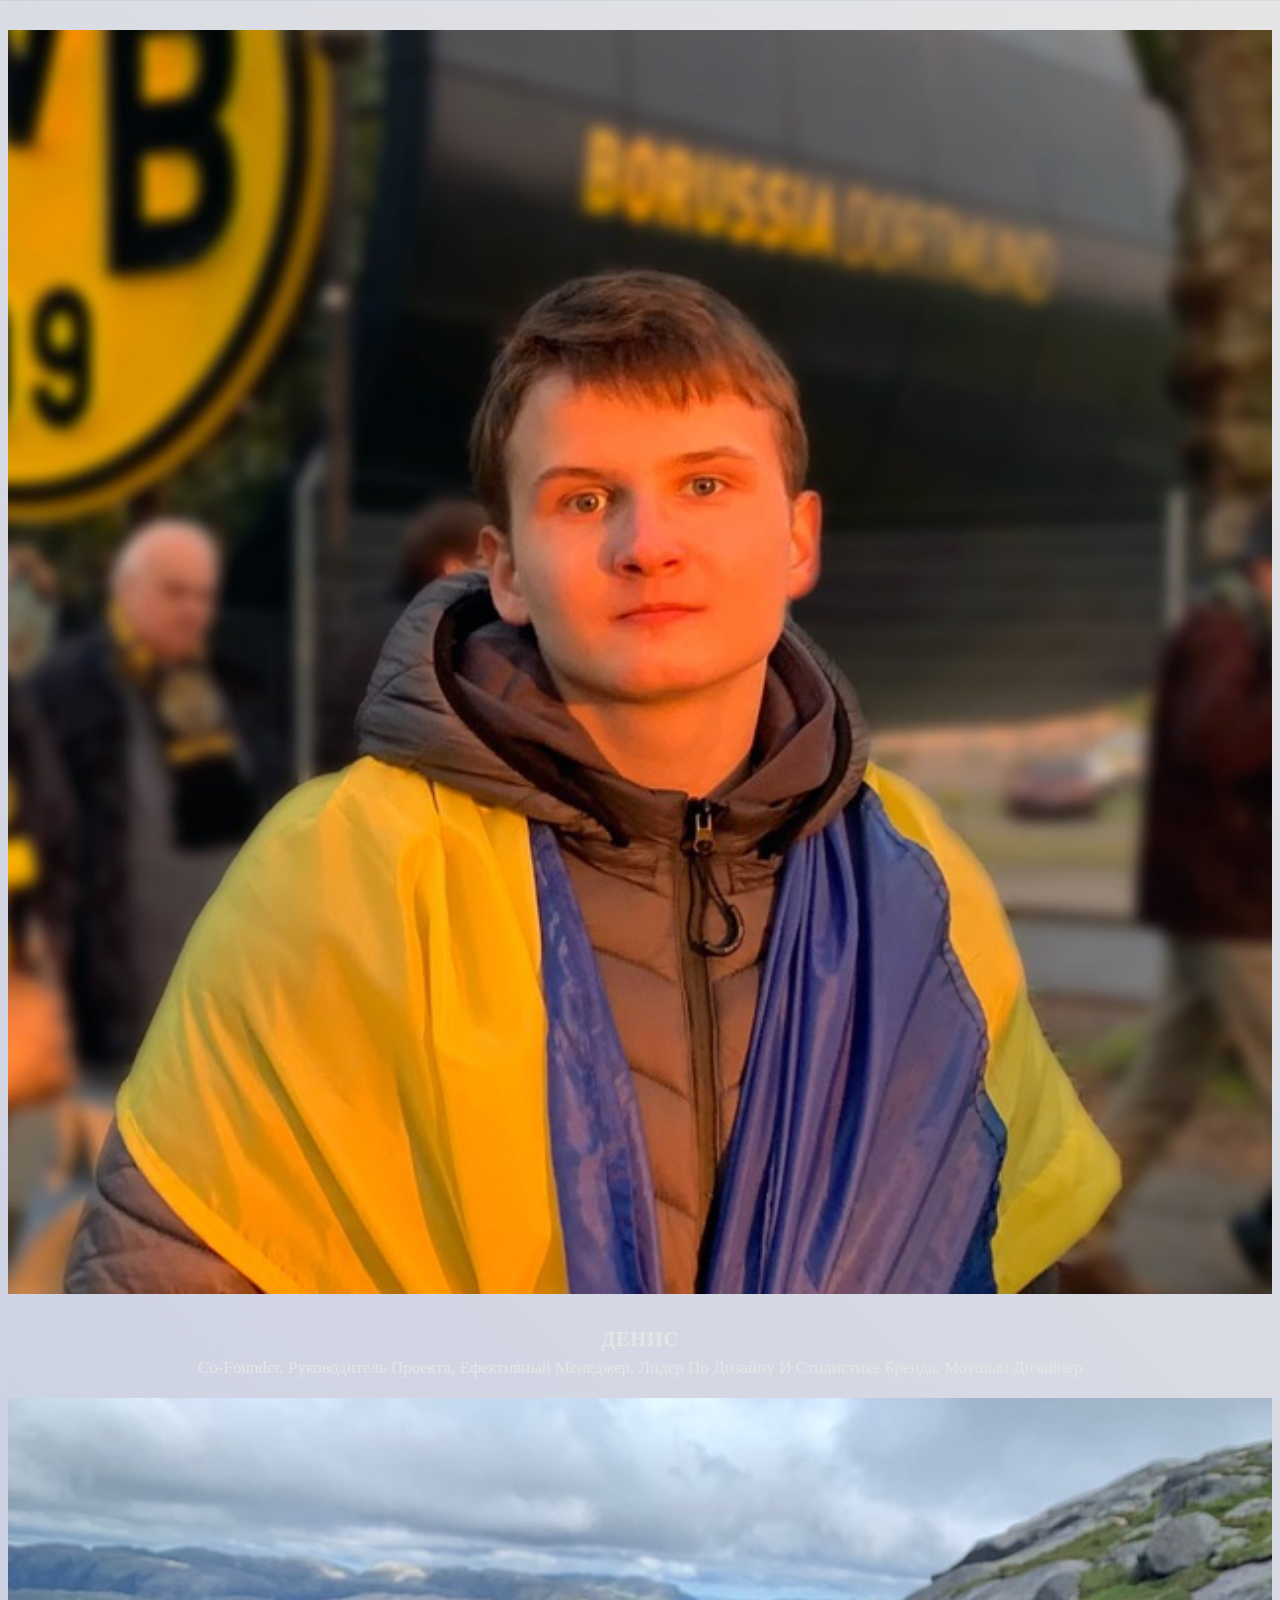
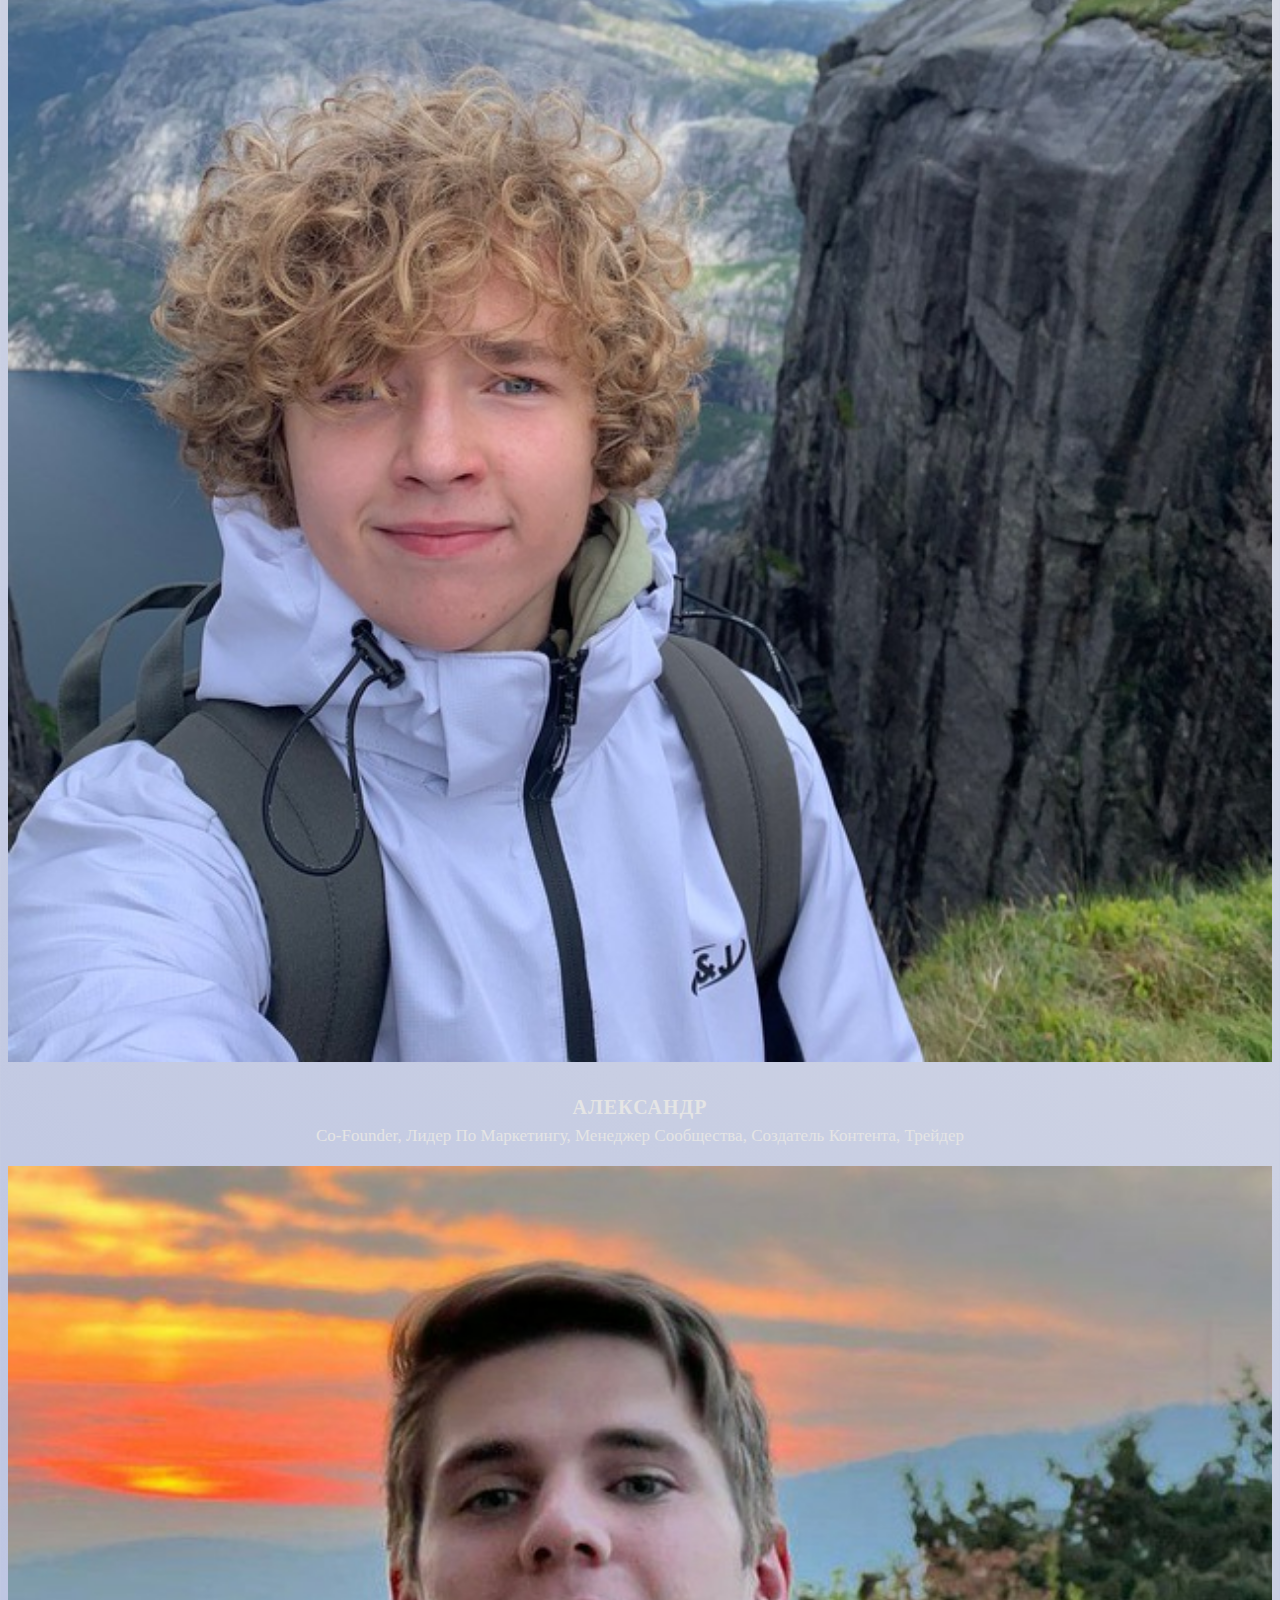
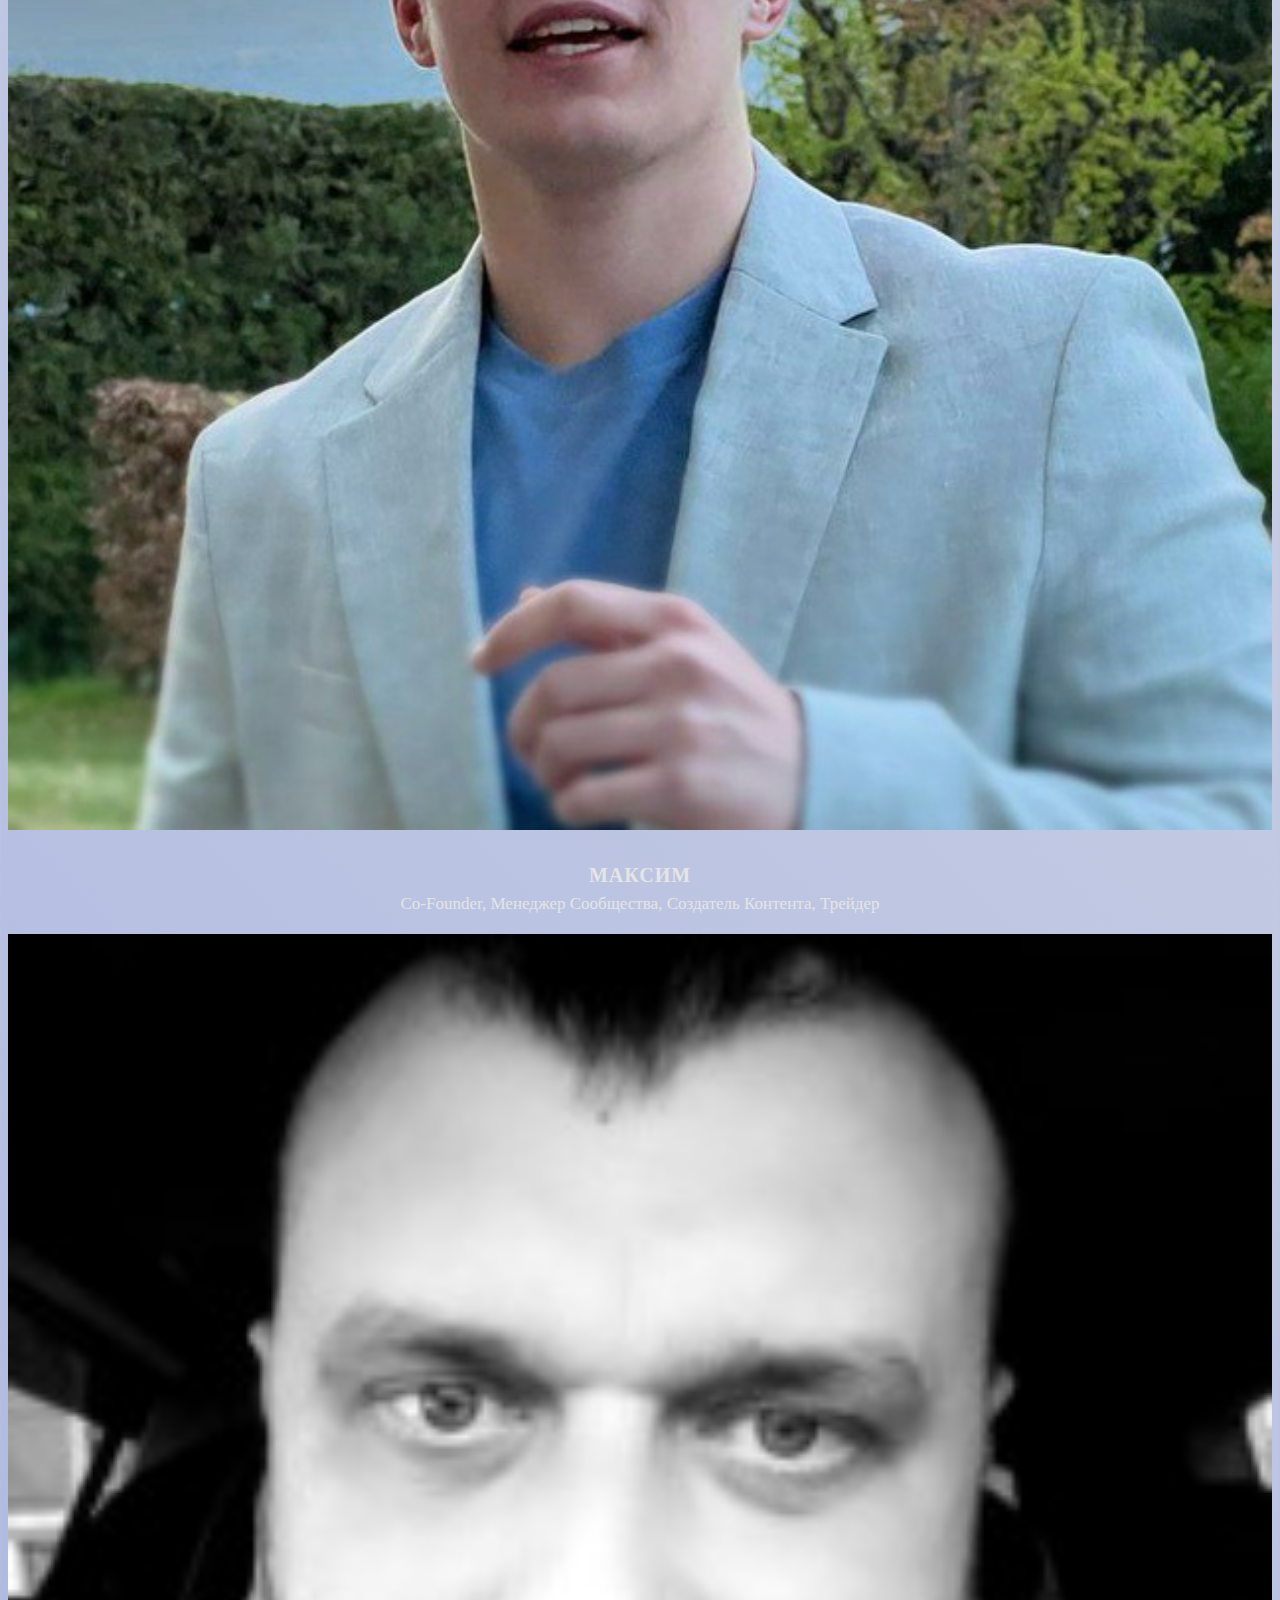
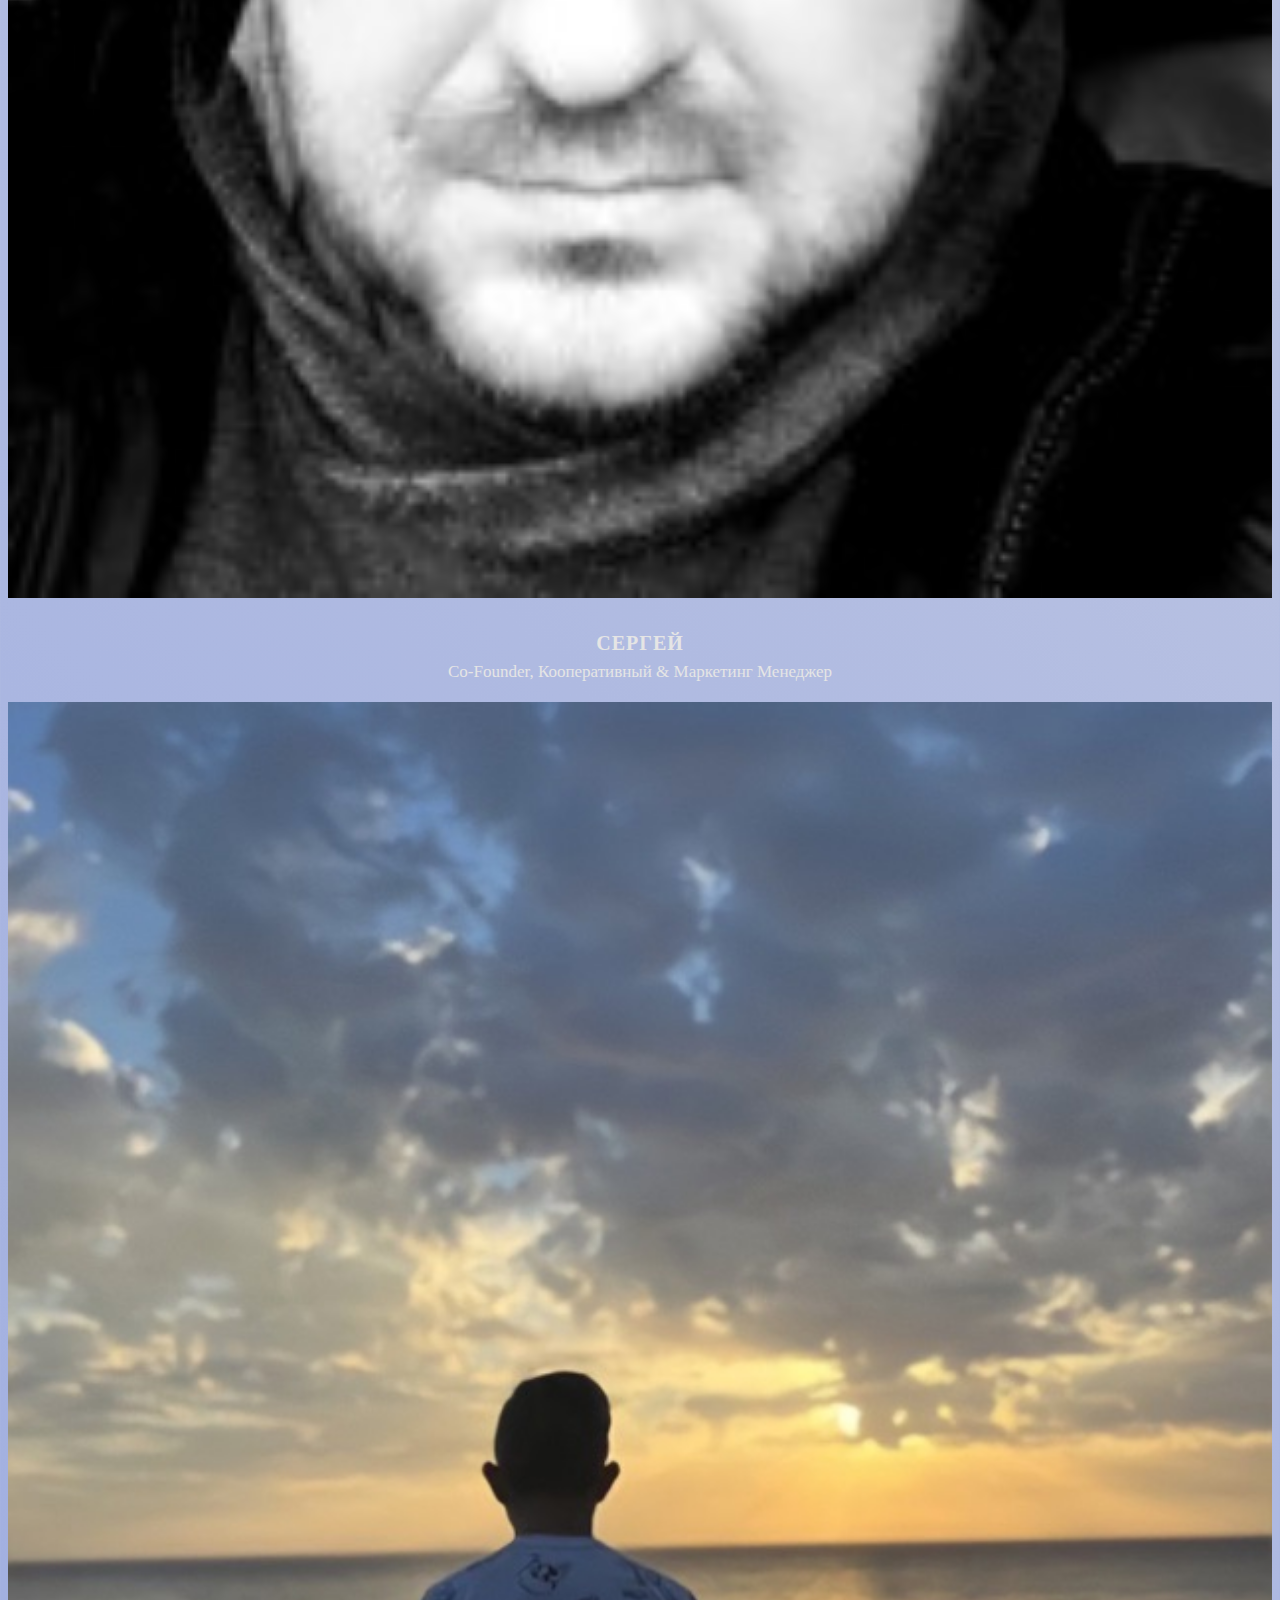
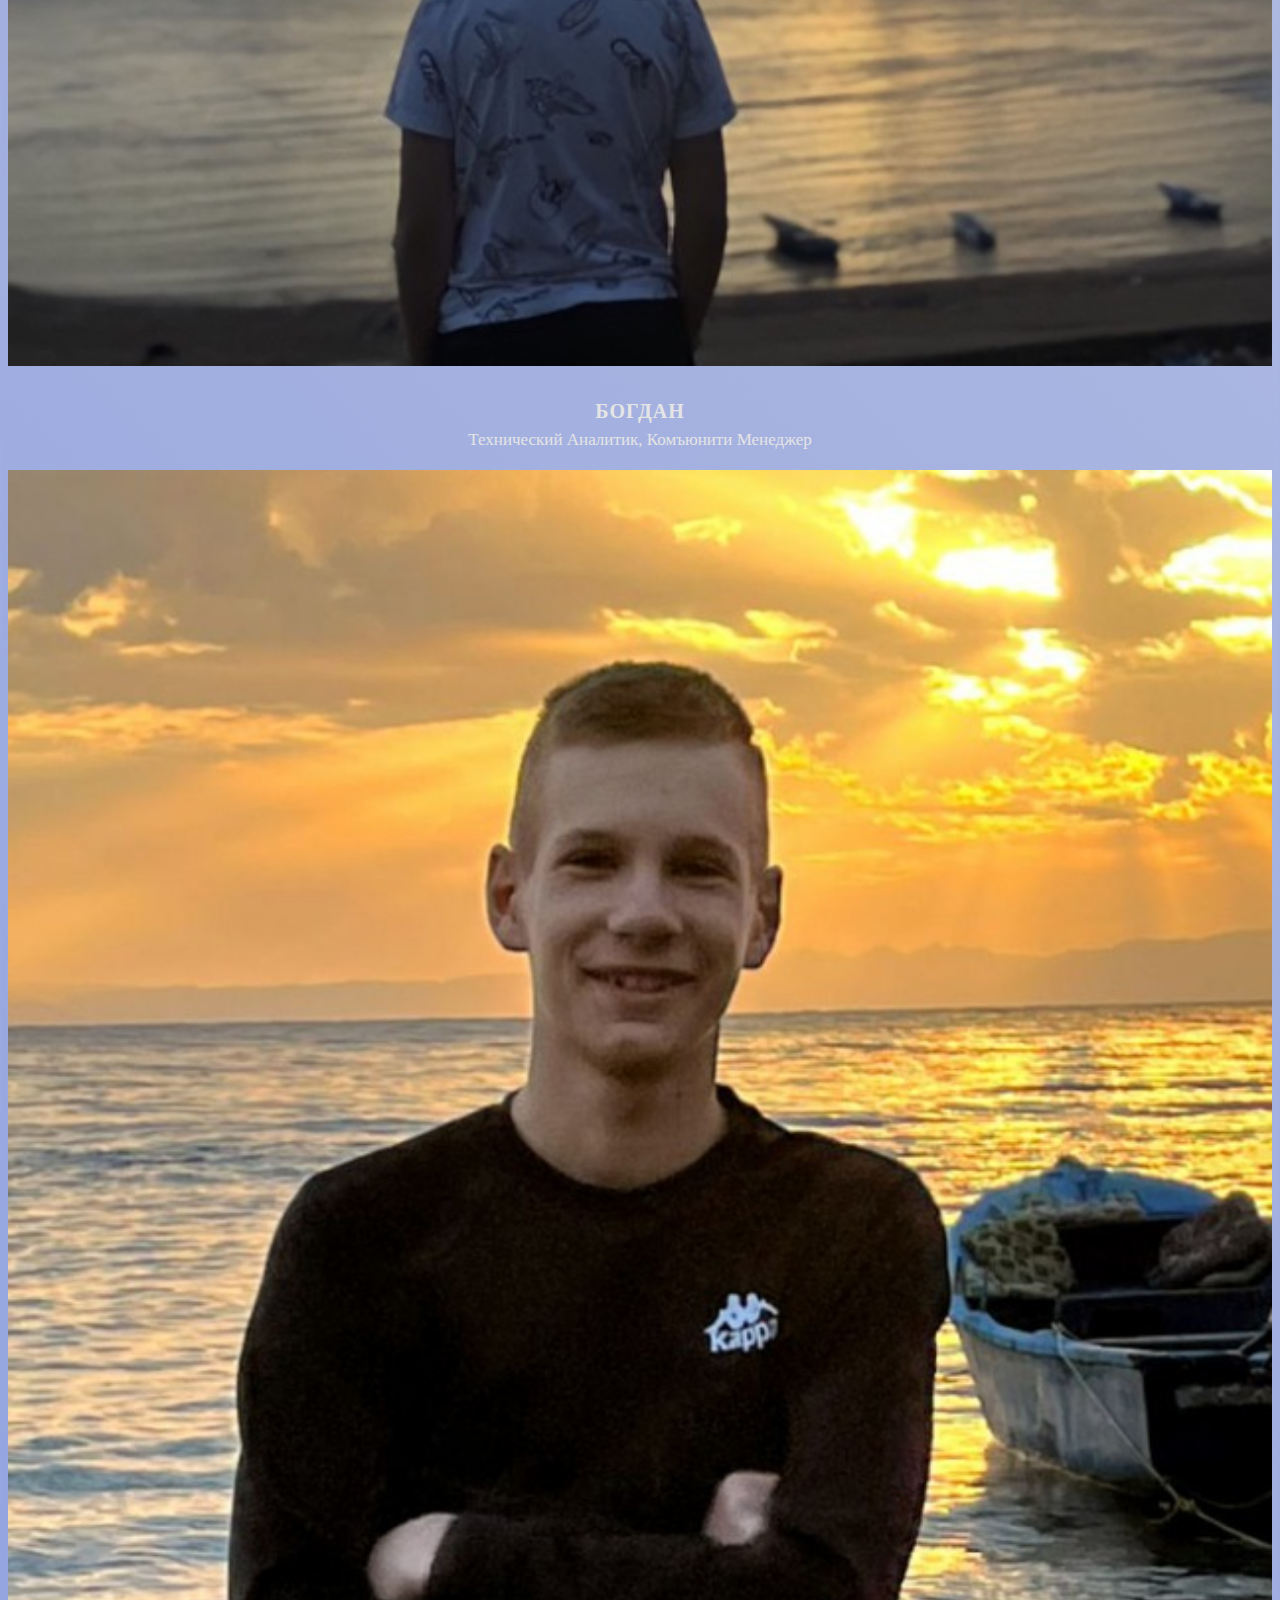
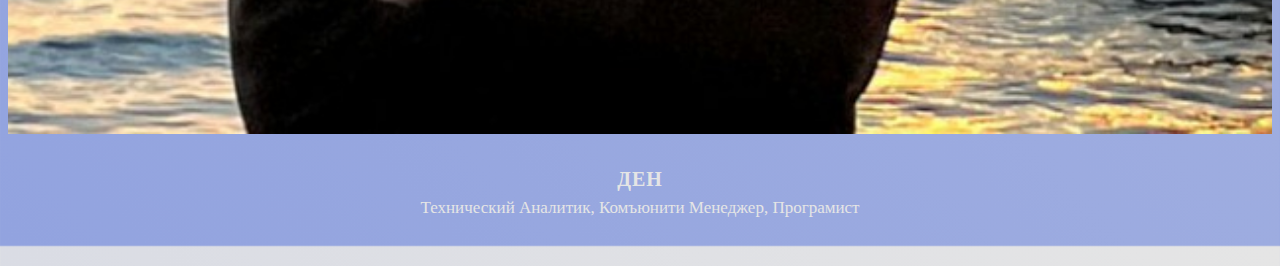
==== indexteam.html @ 1442c2be "Site" ====
<!DOCTYPE html>
<html lang="en">
<head>
    <meta charset="UTF-8">
    <meta http-equiv="X-UA-Compatible" content="IE=edge">
    <meta name="viewport" content="width=device-width, initial-scale=1.0">
    <title>Наша команда</title>

    <link rel="stylesheet" href="./css/mainteam.css">

    <link rel="stylesheet" href="https://maxcdn.bootstrapcdn.com/bootstrap/4.0.0-beta/css/bootstrap.min.css" integrity="sha384-/Y6pD6FV/Vv2HJnA6t+vslU6fwYXjCFtcEpHbNJ0lyAFsXTsjBbfaDjzALeQsN6M" crossorigin="anonymous">
    <link rel="stylesheet" href="https://maxcdn.bootstrapcdn.com/font-awesome/4.7.0/css/font-awesome.min.css" integrity="sha384-wvfXpqpZZVQGK6TAh5PVlGOfQNHSoD2xbE+QkPxCAFlNEevoEH3Sl0sibVcOQVnN" crossorigin="anonymous">
</head>
<body>
    <div class="container">
        <div class="row">
            <div class="col-md-4 col-sm-6">
                <div class="our-team">
                    <div class="team-img">
                        <img src="./img/team/denis.jpg">
                    </div>
                    <div class="team-content">
                        <h3 class="name">Денис</h3>
                        <span class="post">Co-founder, Руководитель проекта, Ефективный менеджер, Лидер по дизайну и стилистике бренда, Моушын дизайнер</span>
                    </div>
                    <ul class="social">
                        <li><a href="https://www.linkedin.com/in/denys-kladko-27130922b/"><i class="fa fa-linkedin"></i></a></li>
                    </ul>
                </div>
            </div>

            <div class="col-md-4 col-sm-6">
                <div class="our-team">
                    <div class="team-img">
                        <img src="./img/team/sasha.jpg">
                    </div>
                    <div class="team-content">
                        <h3 class="name">Александр</h3>
                        <span class="post">Co-founder, Лидер по маркетингу, Менеджер сообщества, Создатель контента, Трейдер</span>
                    </div>
                    <ul class="social">
                        <li><a href=""><i class="fa fa-linkedin"></i></a></li>
                    </ul>
                </div>
            </div>

            <div class="col-md-4 col-sm-6">
                <div class="our-team">
                    <div class="team-img">
                        <img src="./img/team/maksym.jpg">
                    </div>
                    <div class="team-content">
                        <h3 class="name">Максим</h3>
                        <span class="post">Co-founder, Менеджер сообщества, Создатель контента, Трейдер</span>
                    </div>
                    <ul class="social">
                        <li><a href=""><i class="fa fa-linkedin"></i></a></li>
                    </ul>
                </div>
            </div>
        </div>
    </div>

    <div class="container">
        <div class="row">
            <div class="col-md-4 col-sm-6">
                <div class="our-team">
                    <div class="team-img">
                        <img src="./img/team/sergey.jpg">
                    </div>
                    <div class="team-content">
                        <h3 class="name">Сергей</h3>
                        <span class="post">Co-founder, Кооперативный & Маркетинг менеджер</span>
                    </div>
                    <ul class="social">
                        <li><a href="https://www.linkedin.com/in/nca-team/"><i class="fa fa-linkedin"></i></a></li>
                    </ul>
                </div>
            </div>

            <div class="col-md-4 col-sm-6">
                <div class="our-team">
                    <div class="team-img">
                        <img src="./img/team/bogdan.jpg">
                    </div>
                    <div class="team-content">
                        <h3 class="name">Богдан</h3>
                        <span class="post">Технический аналитик, Комъюнити менеджер</span>
                    </div>
                    <ul class="social">
                        <li><a href=""><i class="fa fa-linkedin"></i></a></li>
                    </ul>
                </div>
            </div>

            <div class="col-md-4 col-sm-6">
                <div class="our-team">
                    <div class="team-img">
                        <img src="./img/team/den.jpg">
                    </div>
                    <div class="team-content">
                        <h3 class="name">Ден</h3>
                        <span class="post">Технический аналитик, Комъюнити менеджер, Програмист</span>
                    </div>
                    <ul class="social">
                        <li><a href=""><i class="fa fa-linkedin"></i></a></li>
                    </ul>
                </div>
            </div>
        </div>
    </div>
</body>
</html>
---- css/mainteam.css ----
body{
    margin-top: 30px !important;
    background: linear-gradient(45deg, #92A3DF, #E5E5E5);
}
h3{
    margin: 0;
}
ul{
    list-style-type: none;
    margin: 0;
    padding: 0;
}
.our-team{
    text-align: center;
    position: relative;
}
.our-team:before{
    content: "";
    position: absolute;
    border: 4px solid #92A3DF;
    bottom: -7px;
    top: -7px;
    left: -7px;
    right: -7px;
    opacity: 0;
    transform: scale(1.03);
    z-index: -1;
    transition:0.6s ease 0s;
}
.our-team:hover:before{
    opacity: 1;
    transform: scale(1);
}
.our-team .team-img{
    position: relative;
}
.our-team .team-img:before{
    content: "";
    position: absolute;
    top: 0;
    left: 0;
    background-color: rgba(0,0,0,0.6);
    width: 100%;
    height: 100%;
    opacity: 0;
    transition:0.6s ease 0s;
}
.our-team:hover .team-img:before{
    opacity: 1;
}
.our-team .team-img img{
    width: 100%;
    height: auto;
}
.our-team .team-content{
    padding: 30px 0 20px;
    position: relative;
    top: 0;
    transition:0.6s ease 0s;
}
.our-team:hover .team-content{
    top: -50%;
}
.our-team .team-content .name{
    color: #E5E5E5;
    font-size: 20px;
    font-weight: 700;
    letter-spacing: 1px;
    display: block;
    margin-bottom: 7px;
    text-transform: uppercase;
    transition:0.6s ease 0s;
}
.our-team:hover .team-content .name{
    color: #fff;
}
.our-team .team-content .post{
    color: #E5E5E5;
    font-size: 17px;
    font-weight: 500;
    display: block;
    text-transform: capitalize;
    transition:0.6s ease 0s;
}
.our-team:hover .team-content .post{
    color:#E5E5E5;
}
.our-team .social{
    bottom: 0;
    font-size: 0;
    left: 0;
    margin: 0 0 30px;
    opacity: 0;
    padding: 0;
    position: absolute;
    right: 0;
    text-align: center;
    transform: scale(0);
    transition:0.6s ease 0s;
}
.our-team:hover .social{
    opacity: 1;
    transform: scale(1);
}
.our-team .social li{
    display: inline-block;
}
.our-team .social li a{
    display:block;
    color: #E5E5E5;
    font-size: 18px;
    padding:0 15px;
    position: relative;
    transition:0.3s ease 0s;
}
.our-team .social li a:hover{
    color:#92A3DF;
}
.our-team .social li a:after{
    content: "";
    position: absolute;
    top: 0;
    right: 0;
    height: 100%;
    width: 1px;
    background-color: #92A3DF;
}
.our-team .social li:last-child a:after{
    display: none;
}

@media screen and (max-width:990px){
    .our-team{
        margin-bottom: 30px !important;
    }
}
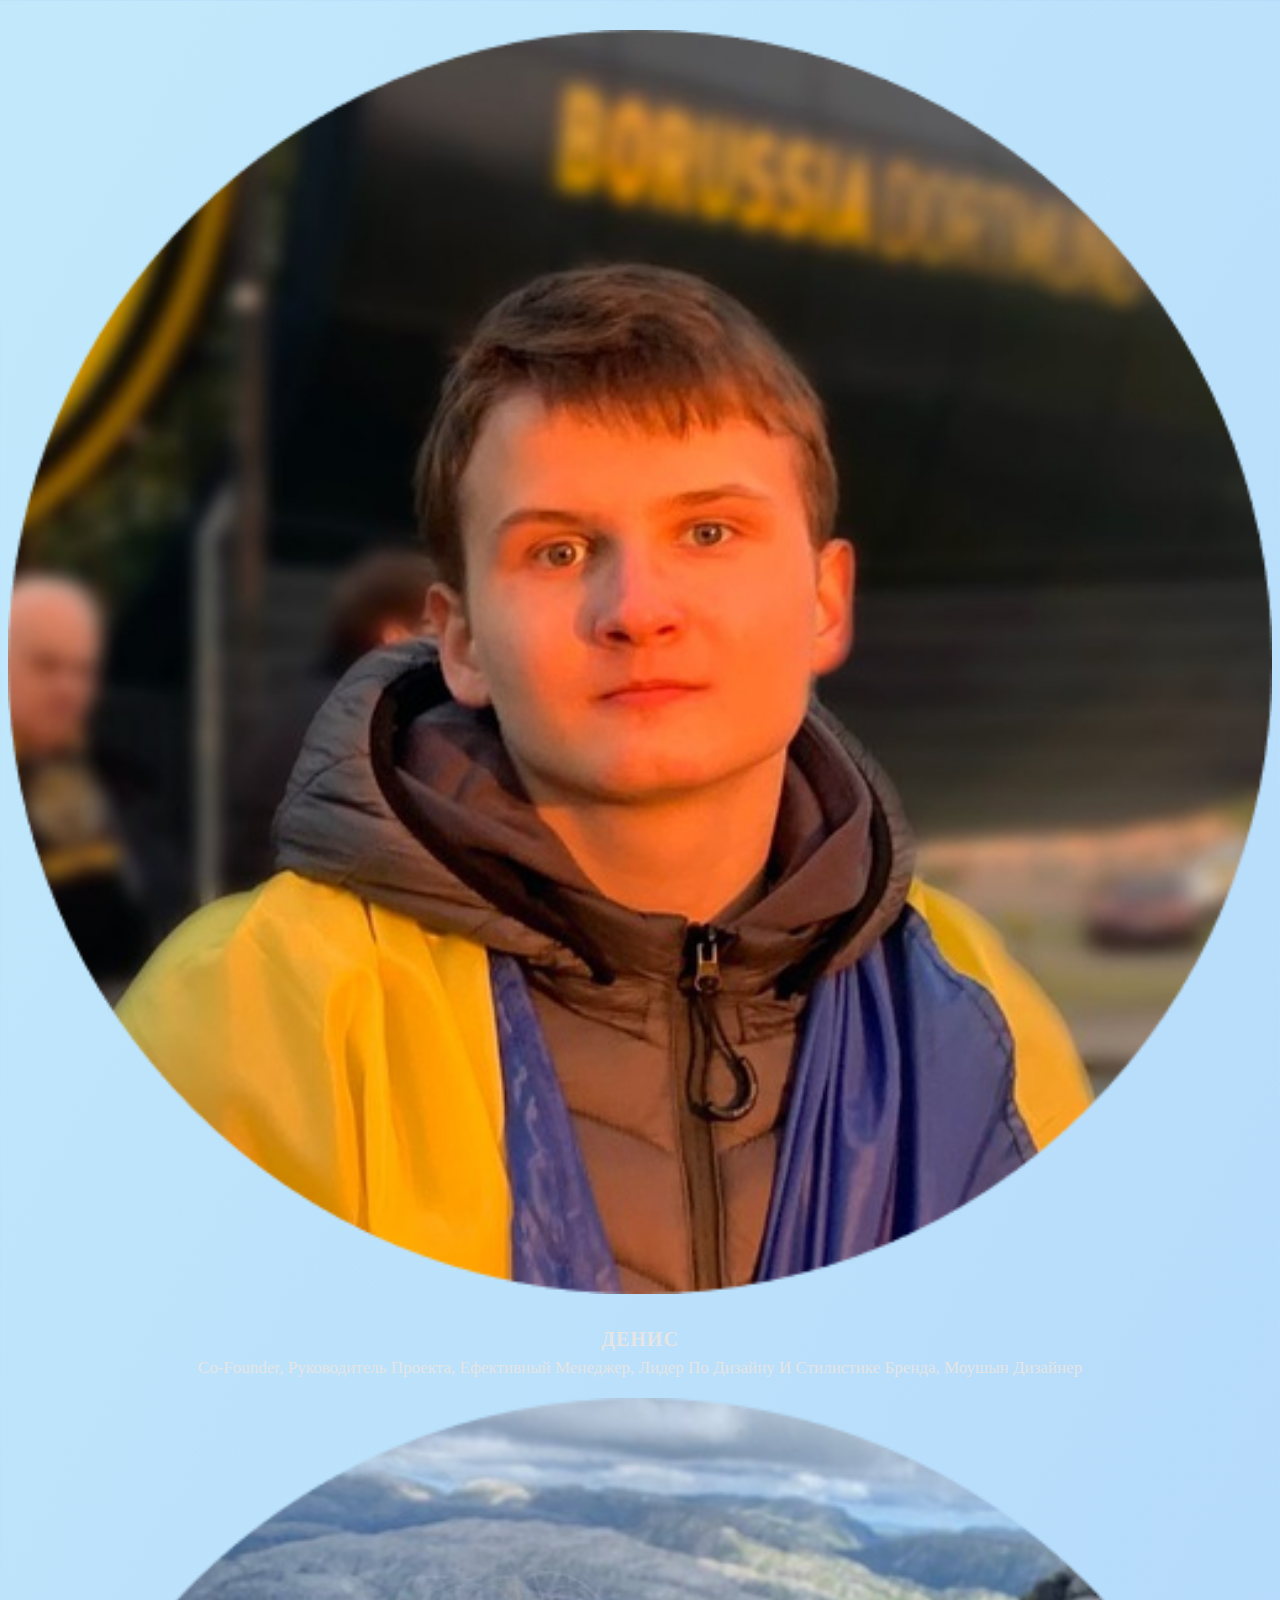
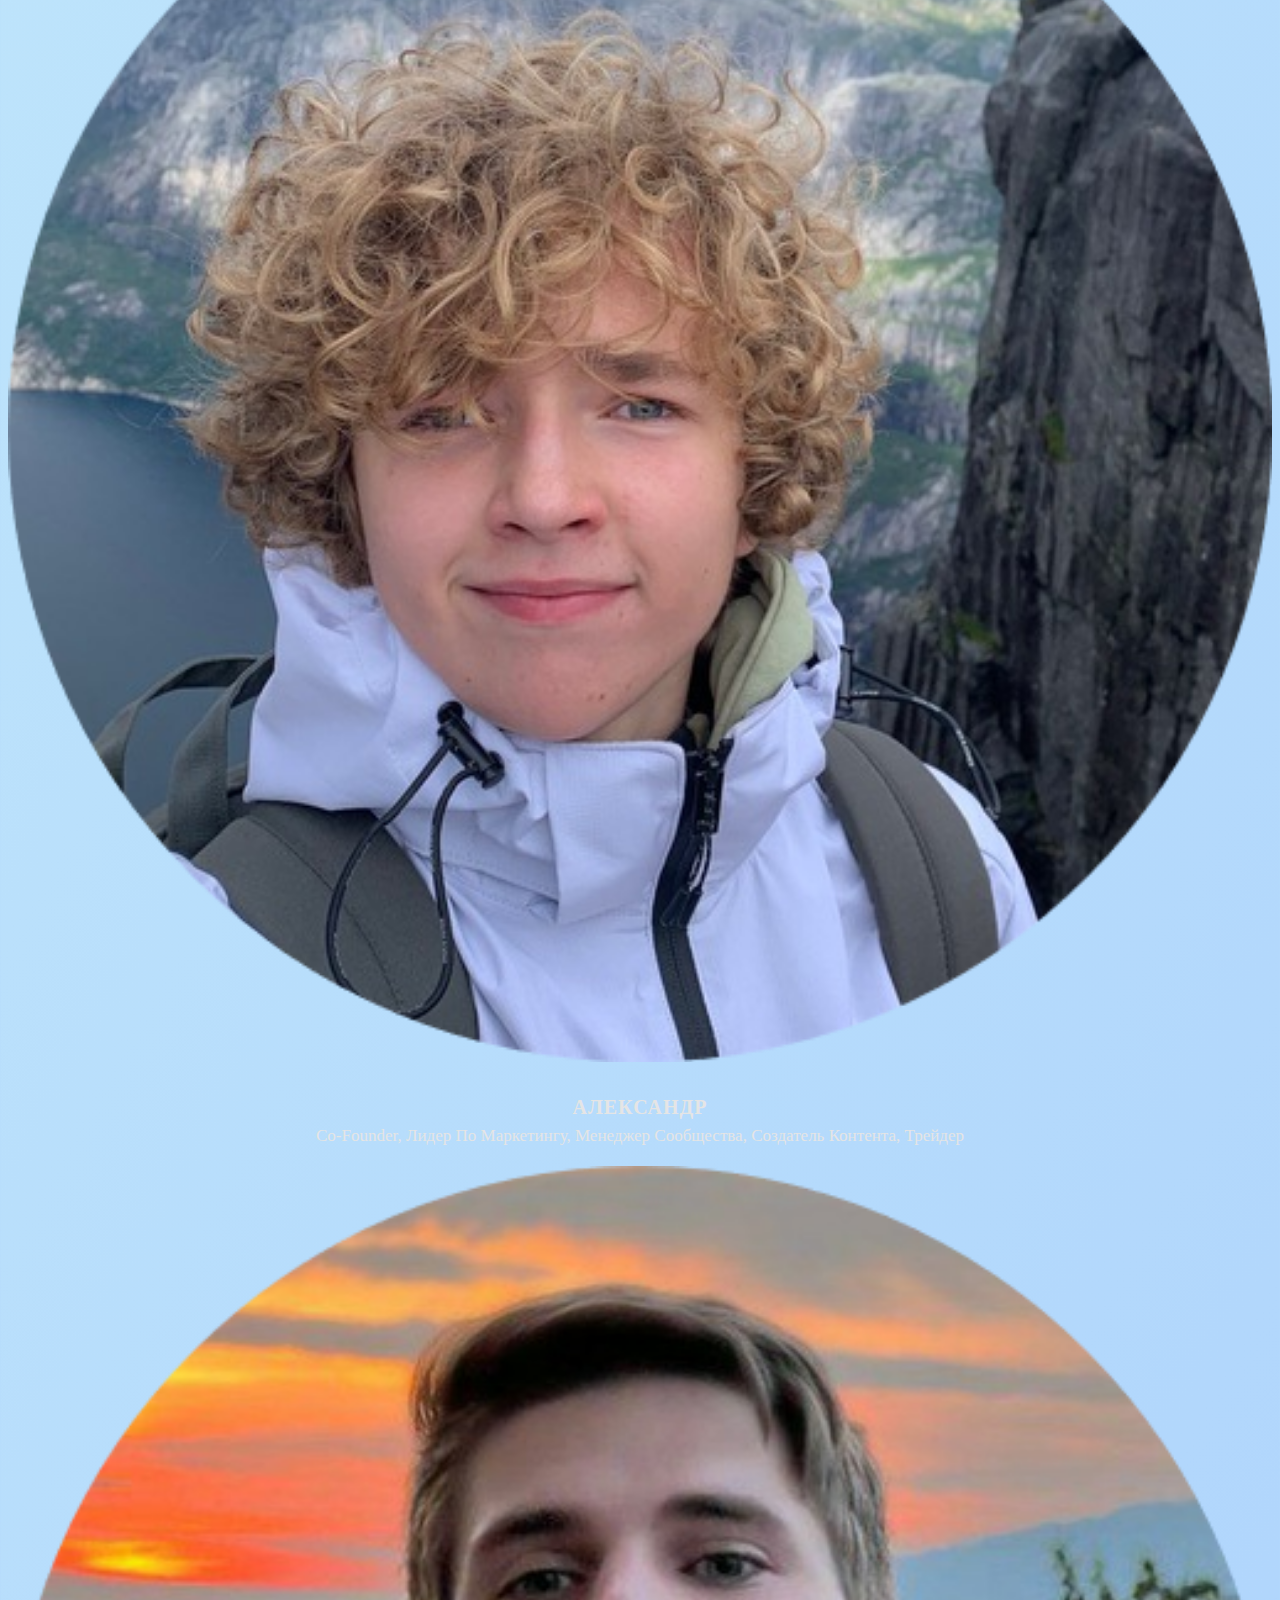
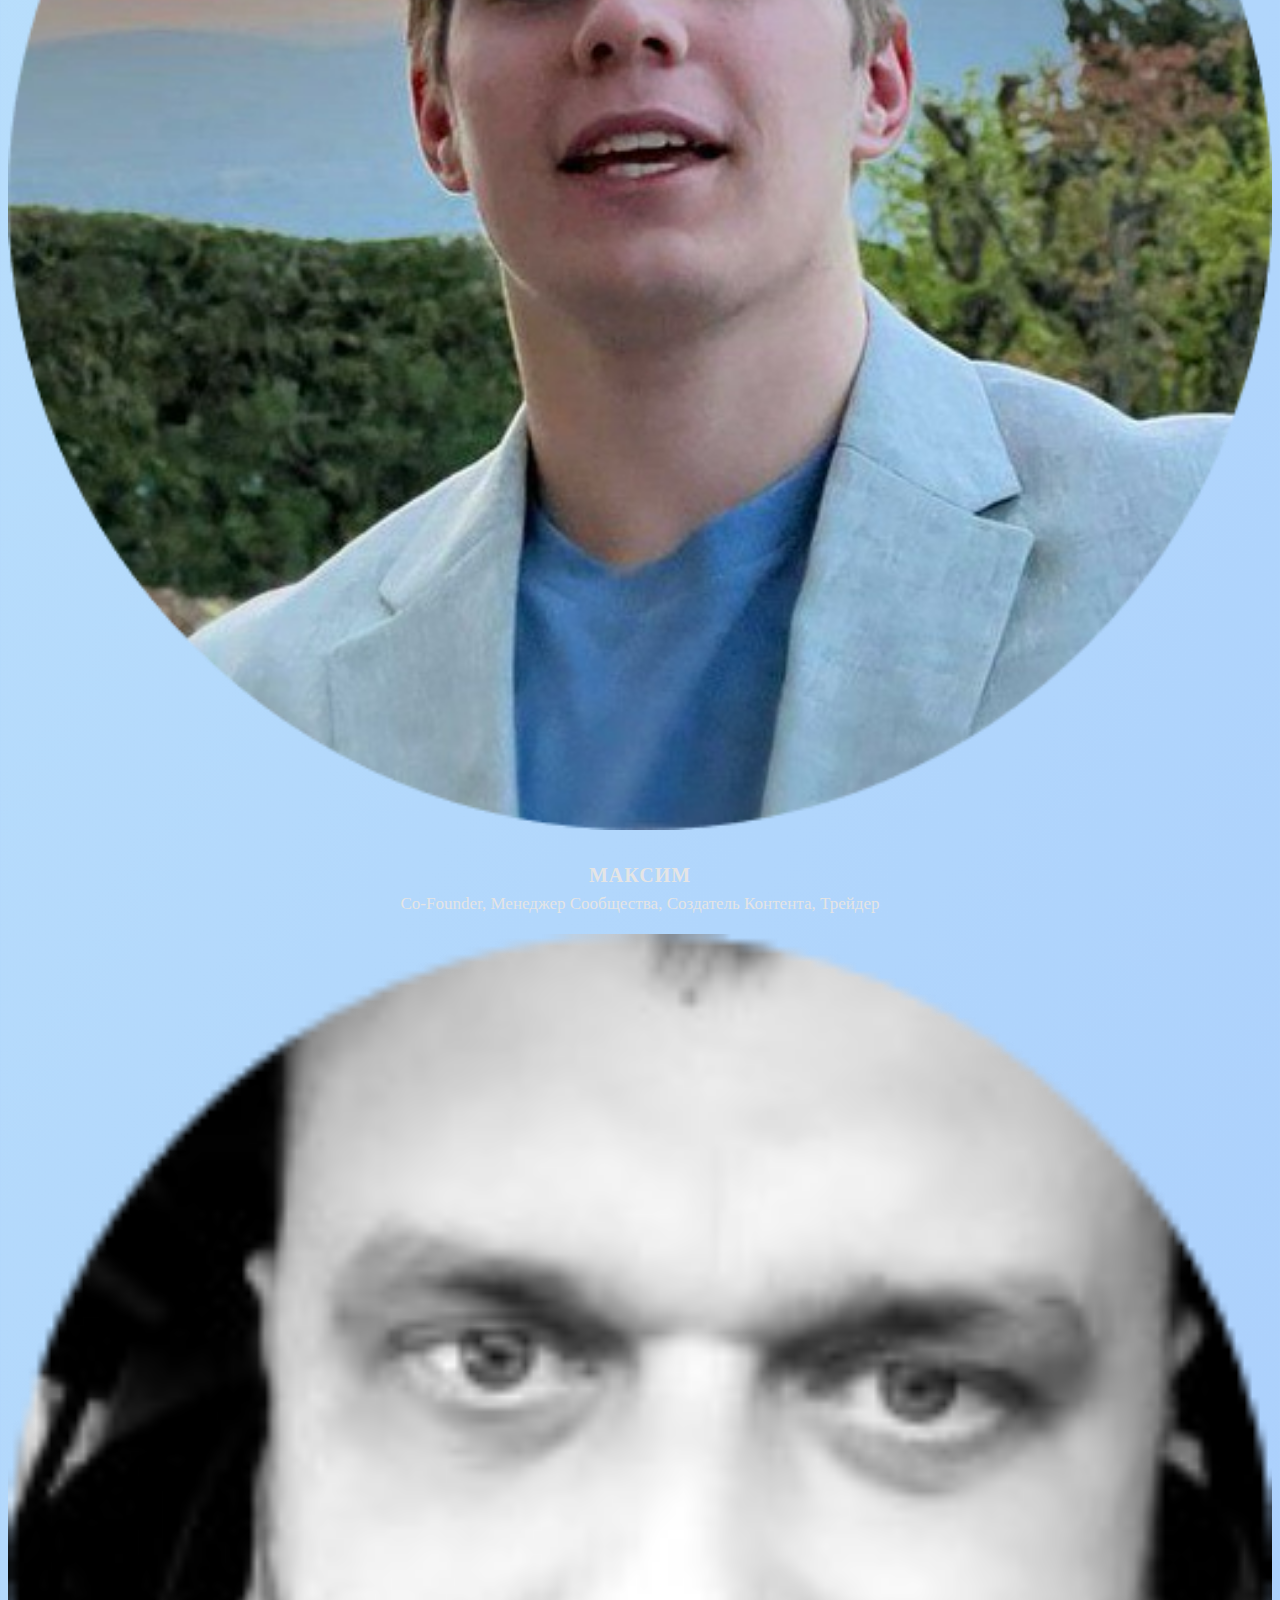
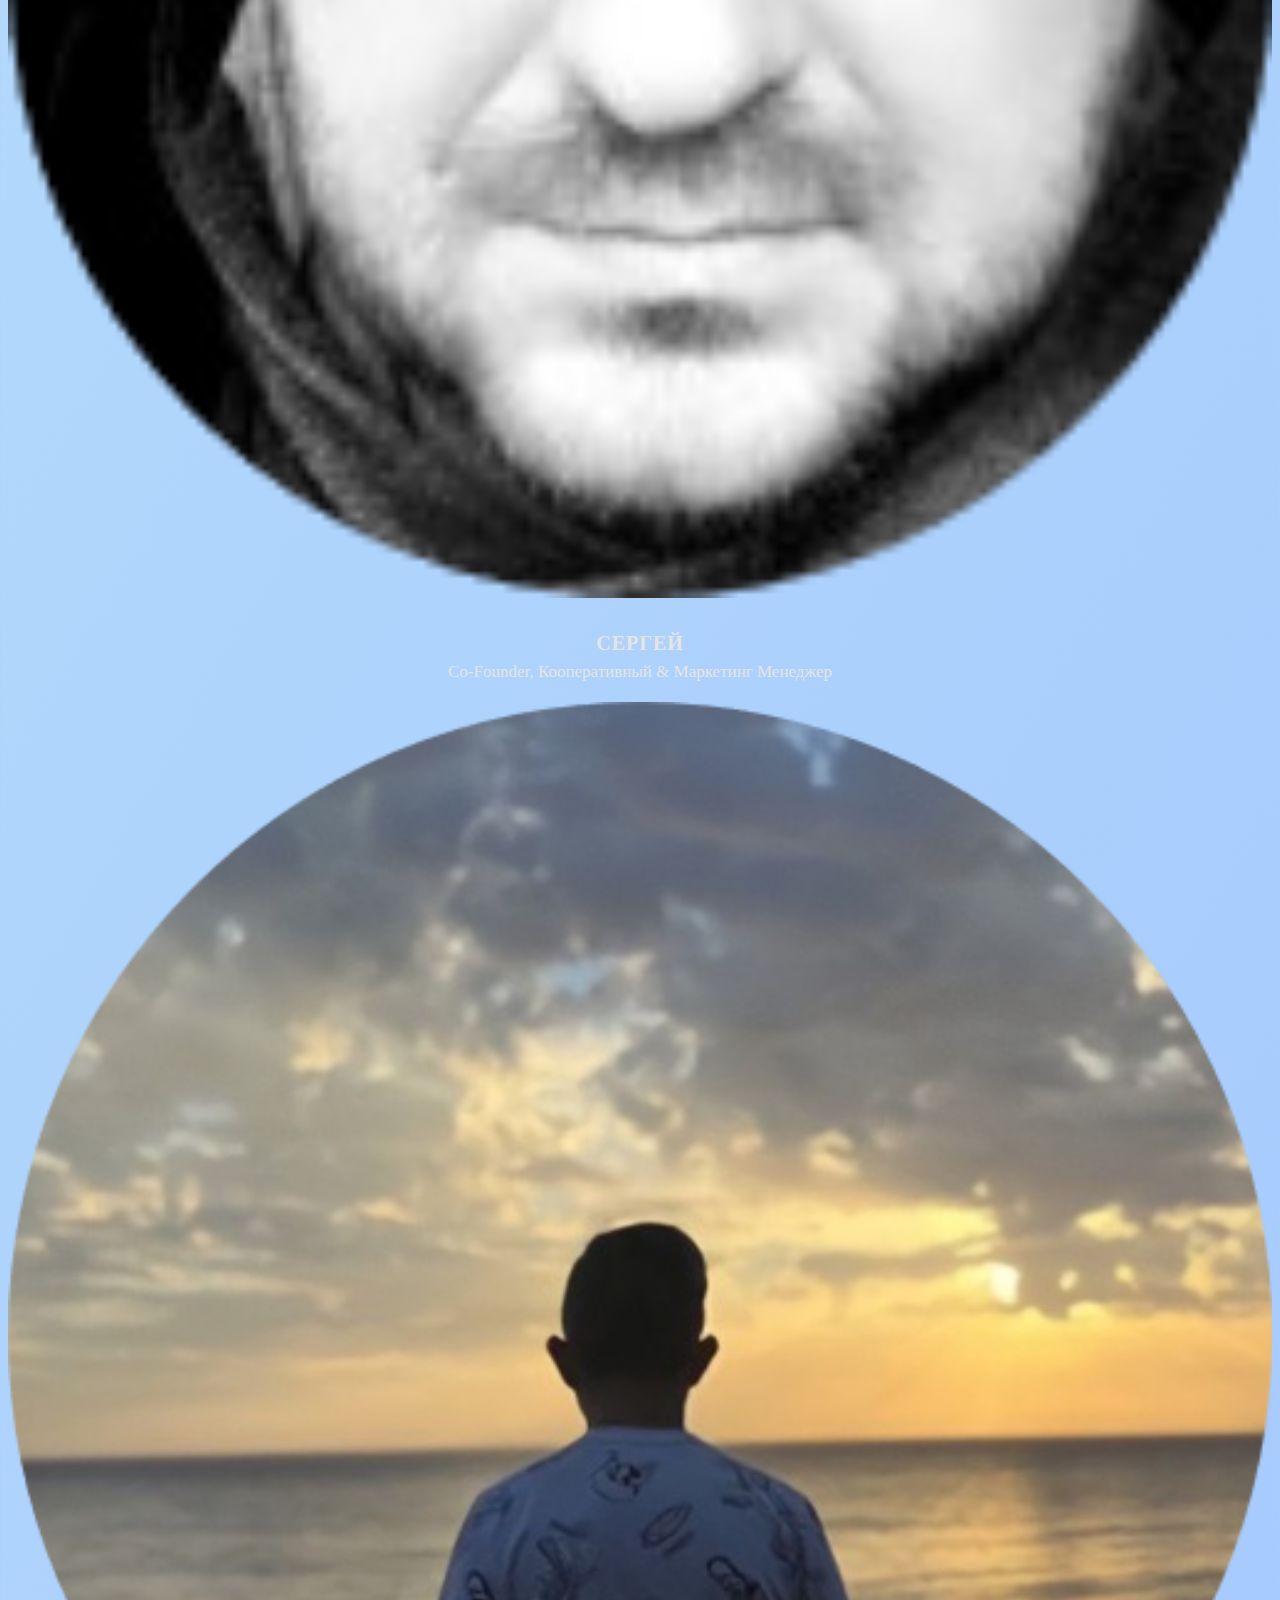
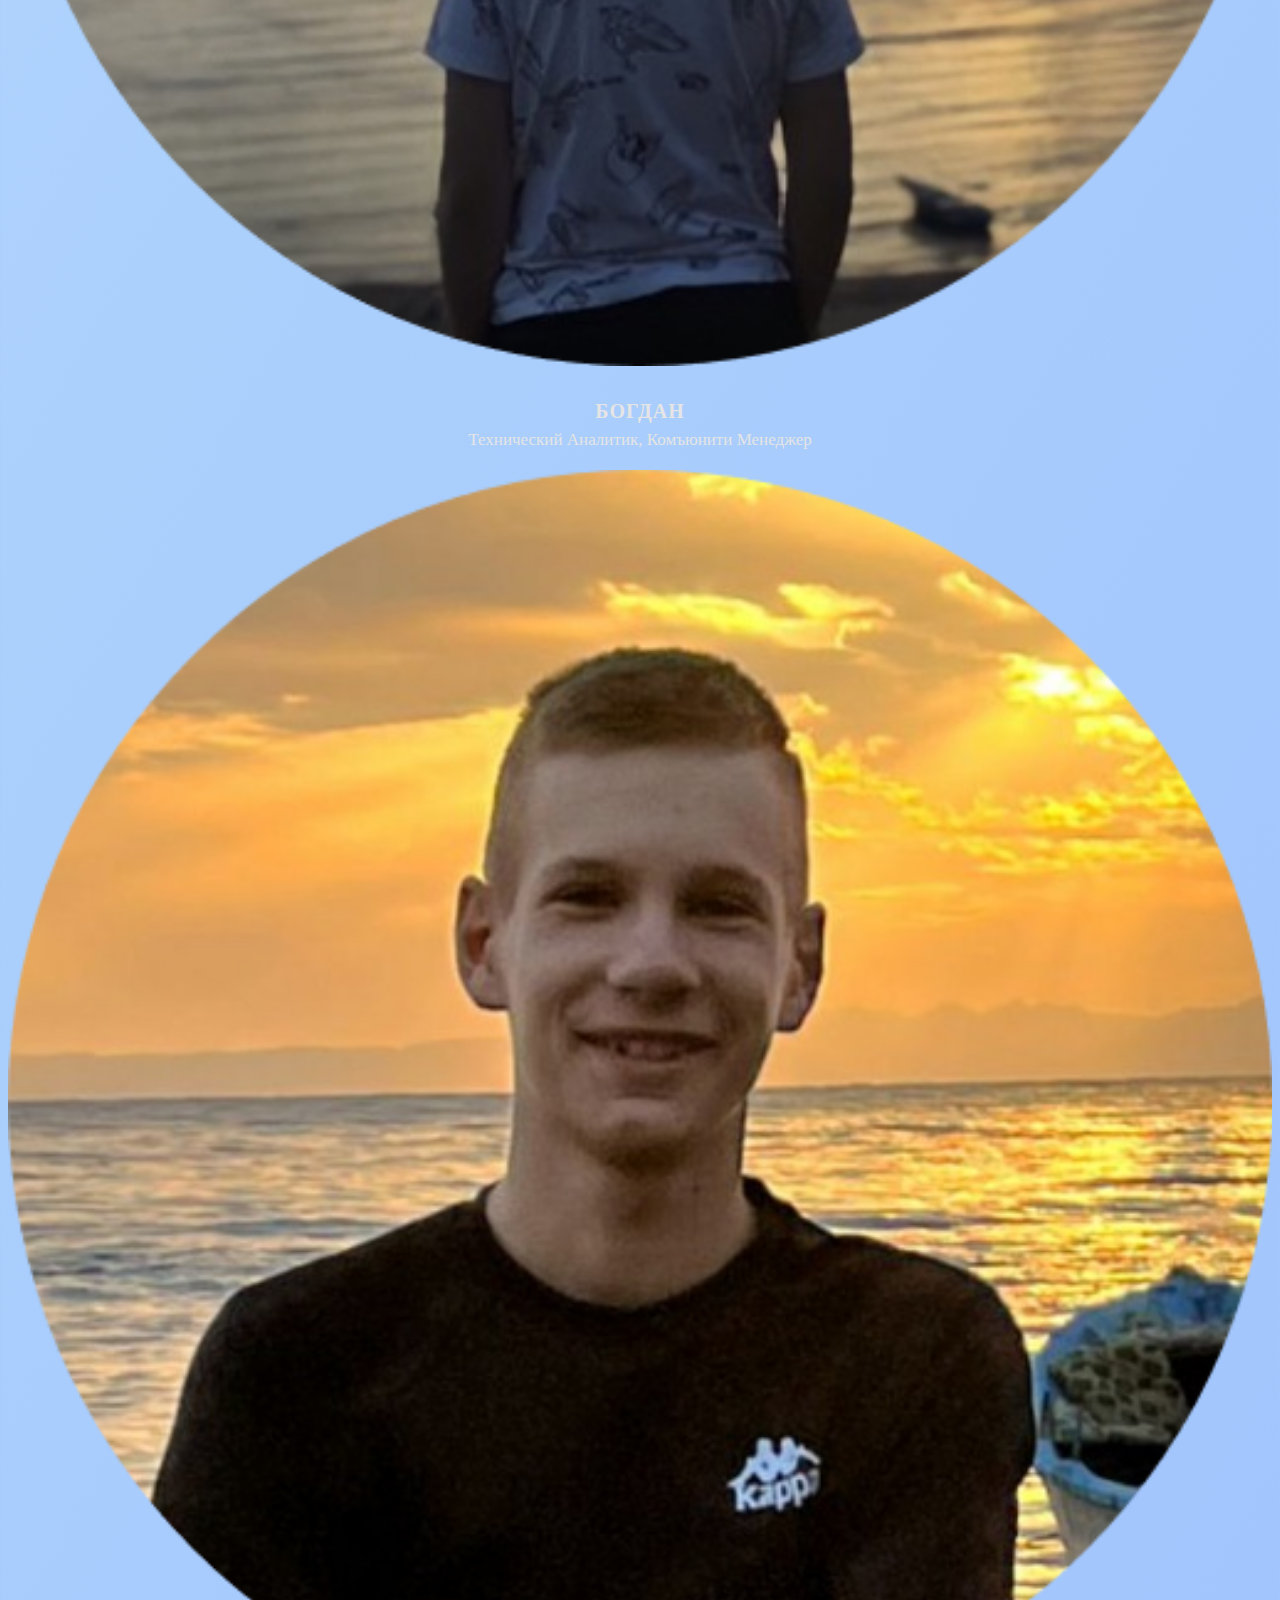
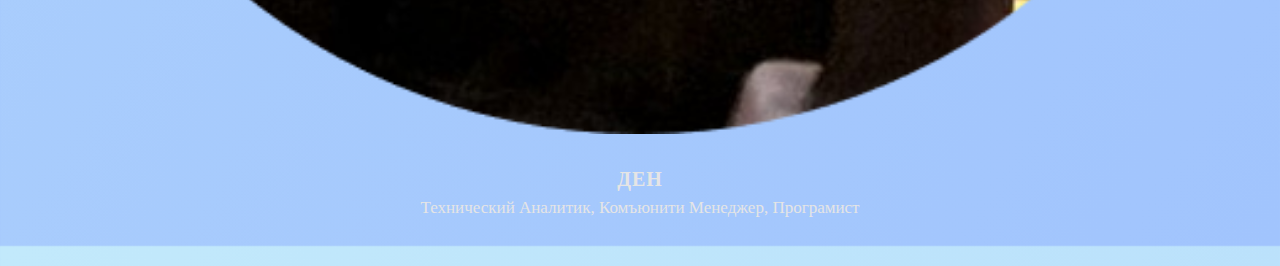
==== commit 2e63219c: "Site" ====
--- a/indexteam.html
+++ b/indexteam.html
@@ -17,7 +17,7 @@
             <div class="col-md-4 col-sm-6">
                 <div class="our-team">
                     <div class="team-img">
-                        <img src="./img/team/denis.jpg">
+                        <img src="./img/team/denis.png">
                     </div>
                     <div class="team-content">
                         <h3 class="name">Денис</h3>
@@ -32,7 +32,7 @@
             <div class="col-md-4 col-sm-6">
                 <div class="our-team">
                     <div class="team-img">
-                        <img src="./img/team/sasha.jpg">
+                        <img src="./img/team/sasha.png">
                     </div>
                     <div class="team-content">
                         <h3 class="name">Александр</h3>
@@ -47,7 +47,7 @@
             <div class="col-md-4 col-sm-6">
                 <div class="our-team">
                     <div class="team-img">
-                        <img src="./img/team/maksym.jpg">
+                        <img src="./img/team/maksym.png">
                     </div>
                     <div class="team-content">
                         <h3 class="name">Максим</h3>
@@ -66,7 +66,7 @@
             <div class="col-md-4 col-sm-6">
                 <div class="our-team">
                     <div class="team-img">
-                        <img src="./img/team/sergey.jpg">
+                        <img src="./img/team/sergey.png">
                     </div>
                     <div class="team-content">
                         <h3 class="name">Сергей</h3>
@@ -81,7 +81,7 @@
             <div class="col-md-4 col-sm-6">
                 <div class="our-team">
                     <div class="team-img">
-                        <img src="./img/team/bogdan.jpg">
+                        <img src="./img/team/bogdan.png">
                     </div>
                     <div class="team-content">
                         <h3 class="name">Богдан</h3>
@@ -96,7 +96,7 @@
             <div class="col-md-4 col-sm-6">
                 <div class="our-team">
                     <div class="team-img">
-                        <img src="./img/team/den.jpg">
+                        <img src="./img/team/den.png">
                     </div>
                     <div class="team-content">
                         <h3 class="name">Ден</h3>
--- a/css/mainteam.css
+++ b/css/mainteam.css
@@ -1,6 +1,6 @@
 body{
     margin-top: 30px !important;
-    background: linear-gradient(45deg, #92A3DF, #E5E5E5);
+    background: linear-gradient(120deg, #C2E9FB, #A1C4FD);
 }
 h3{
     margin: 0;
@@ -17,7 +17,7 @@
 .our-team:before{
     content: "";
     position: absolute;
-    border: 4px solid #92A3DF;
+    border: 4px solid #677996;
     bottom: -7px;
     top: -7px;
     left: -7px;
@@ -89,7 +89,7 @@
     bottom: 0;
     font-size: 0;
     left: 0;
-    margin: 0 0 30px;
+    margin: 0 0 1px;
     opacity: 0;
     padding: 0;
     position: absolute;
@@ -114,7 +114,7 @@
     transition:0.3s ease 0s;
 }
 .our-team .social li a:hover{
-    color:#92A3DF;
+    color:#677996;
 }
 .our-team .social li a:after{
     content: "";
@@ -123,7 +123,7 @@
     right: 0;
     height: 100%;
     width: 1px;
-    background-color: #92A3DF;
+    background-color: #677996;
 }
 .our-team .social li:last-child a:after{
     display: none;
